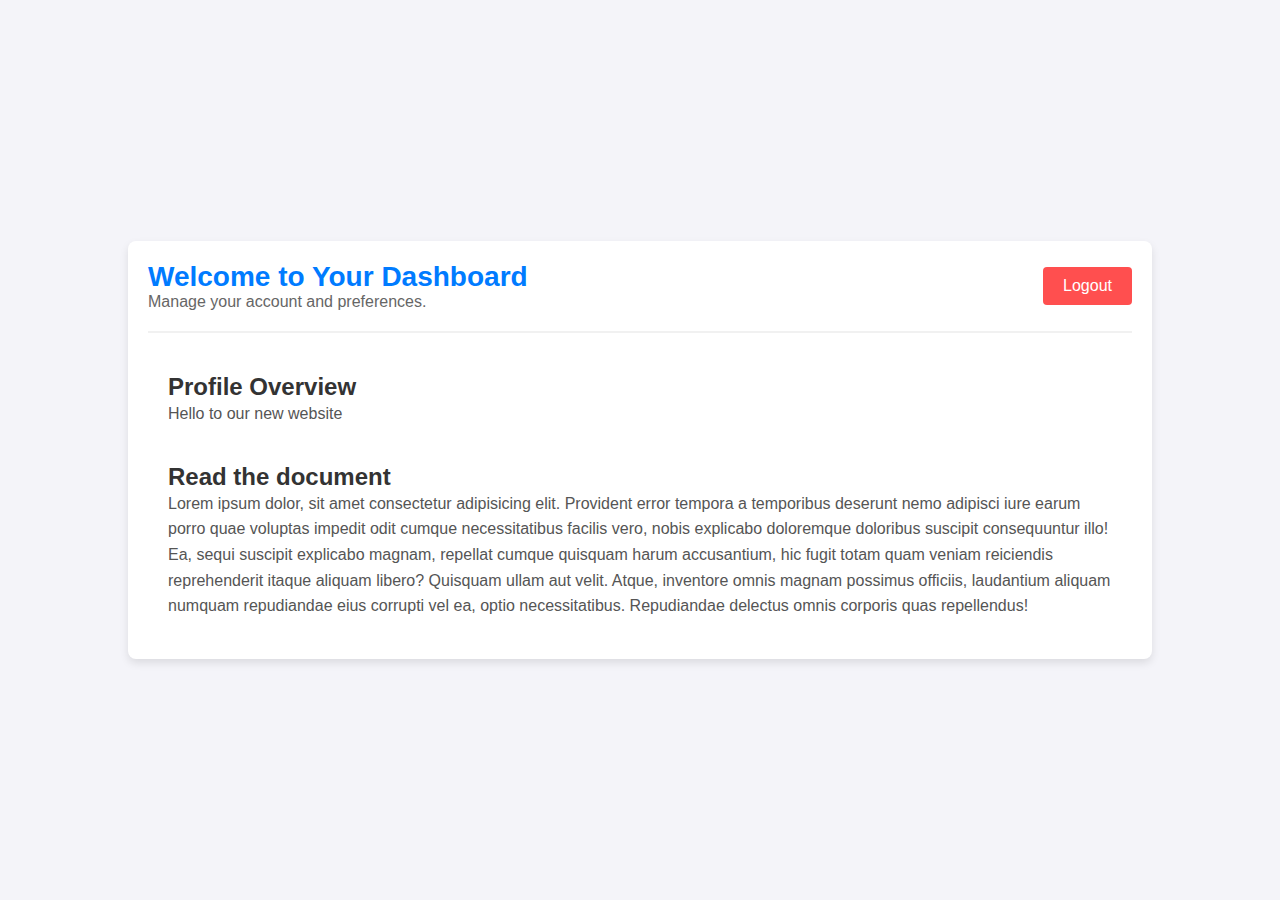
==== dashboard.html @ 3250cc85 "updated" ====
<!DOCTYPE html>
<html lang="en">

<head>
  <meta charset="UTF-8">
  <meta name="viewport" content="width=device-width, initial-scale=1.0">
  <title>Dashboard</title>
  <link rel="stylesheet" href="./dashboard/styles.css">
</head>

<body>
  <div class="container">
    <header class="header">
      <div class="title">
        <h1>Welcome to Your Dashboard</h1>
        <p>Manage your account and preferences.</p>
      </div>
      <div>
        <form onsubmit="onOut(event);">
          <input class="logout" type="submit" value="Logout">
        </form>
      </div>
    </header>
    <section class="main-content">
      <h2>Profile Overview</h2>
      <p>Hello to our new website</p>
      <br>
      <br>
      <h2>Read the document</h2>
      <p>Lorem ipsum dolor, sit amet consectetur adipisicing elit. Provident error tempora a temporibus deserunt nemo
        adipisci iure earum porro quae voluptas impedit odit cumque necessitatibus facilis vero, nobis explicabo
        doloremque doloribus suscipit consequuntur illo! Ea, sequi suscipit explicabo magnam, repellat cumque quisquam
        harum accusantium, hic fugit totam quam veniam reiciendis reprehenderit itaque aliquam libero? Quisquam ullam
        aut velit. Atque, inventore omnis magnam possimus officiis, laudantium aliquam numquam repudiandae eius corrupti
        vel ea, optio necessitatibus. Repudiandae delectus omnis corporis quas repellendus!</p>
    </section>
  </div>

  <script src="./dashboard/dashboard.js"></script>
</body>

</html>
---- dashboard/styles.css ----
/* Basic reset */
* {
  margin: 0;
  padding: 0;
  box-sizing: border-box;
}

/* Body styles */
body {
  font-family: Arial, sans-serif;
  background-color: #f4f4f9;
  color: #333;
  display: flex;
  justify-content: center;
  align-items: center;
  height: 100vh;
}

/* Container for the page content */
.container {
  width: 80%;
  max-width: 1200px;
  background-color: white;
  border-radius: 8px;
  box-shadow: 0 4px 8px rgba(0, 0, 0, 0.1);
  padding: 20px;
  display: flex;
  flex-direction: column;
}

/* Header styles */
.header {
  display: flex;
  justify-content: space-between;
  align-items: center;
  padding-bottom: 20px;
  border-bottom: 2px solid #f1f1f1;
  margin-bottom: 20px;
}

.title h1 {
  font-size: 28px;
  color: #007BFF;
}

.title p {
  font-size: 16px;
  color: #666;
}

/* Logout button */
.logout {
  padding: 10px 20px;
  background-color: #FF4F4F;
  color: white;
  border: none;
  border-radius: 4px;
  font-size: 16px;
  cursor: pointer;
  transition: background-color 0.3s ease;
}

.logout button:hover {
  background-color: #e03e3e;
}

/* Main content section */
.main-content {
  padding: 20px;
}

.main-content h2 {
  font-size: 24px;
  color: #333;
}

.main-content p {
  font-size: 16px;
  color: #555;
  line-height: 1.6;
}
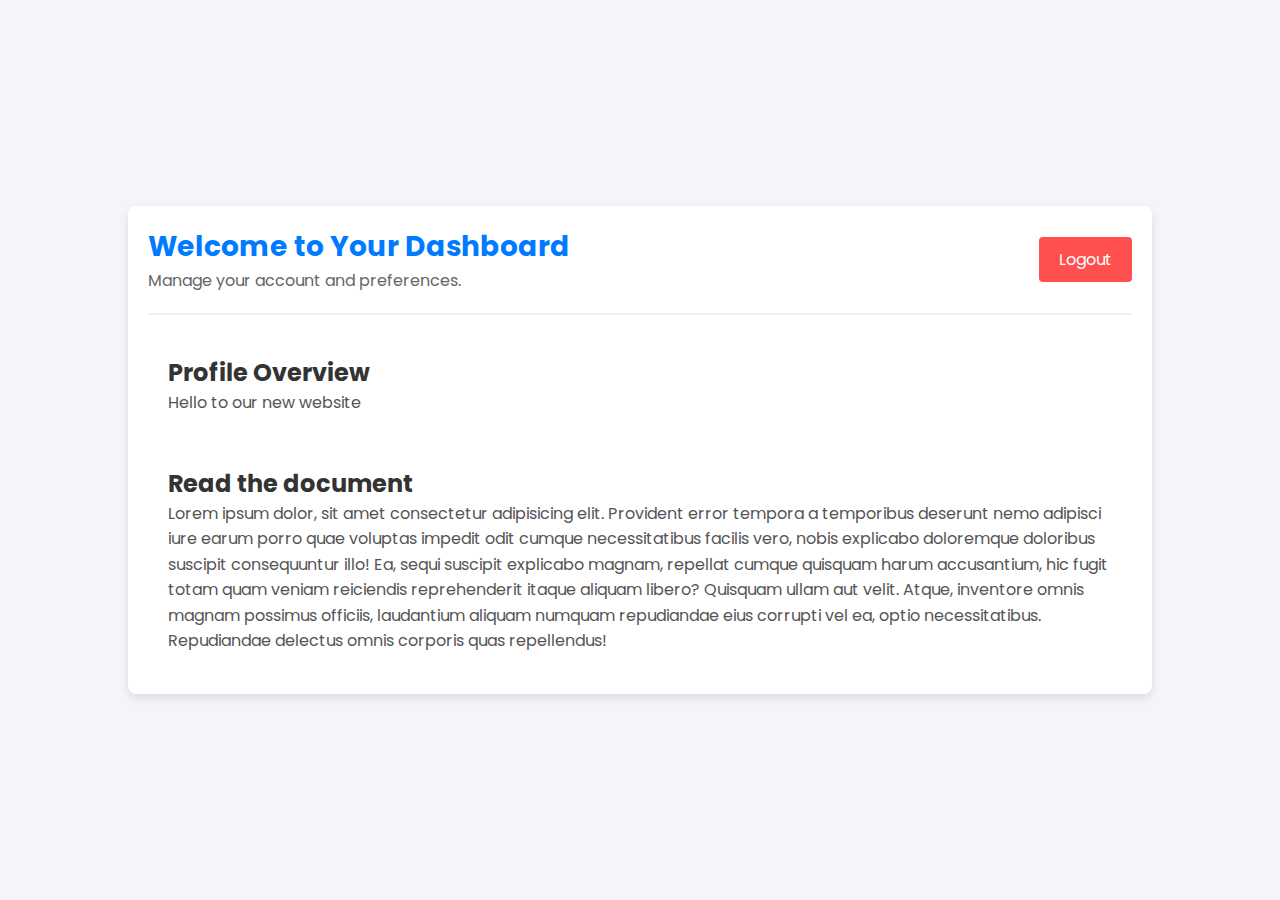
==== commit ab646687: "updated and check the detail" ====
--- a/dashboard.html
+++ b/dashboard.html
@@ -2,9 +2,13 @@
 <html lang="en">
 
 <head>
+  <link rel="preconnect" href="https://fonts.googleapis.com">
+  <link rel="preconnect" href="https://fonts.gstatic.com" crossorigin>
+  <link href="https://fonts.googleapis.com/css2?family=Poppins:ital,wght@0,400;0,500;0,600;0,700;1,600;1,700&display=swap" rel="stylesheet">
   <meta charset="UTF-8">
   <meta name="viewport" content="width=device-width, initial-scale=1.0">
   <title>Dashboard</title>
+  <link rel="shortcut icon" href="./images/dash-pic.avif" type="image/x-icon">
   <link rel="stylesheet" href="./dashboard/styles.css">
 </head>
 
@@ -36,7 +40,7 @@
     </section>
   </div>
 
-  <script src="./dashboard/dashboard.js"></script>
+  <script src="./dashboard.js"></script>
 </body>
 
 </html>--- a/dashboard/styles.css
+++ b/dashboard/styles.css
@@ -1,13 +1,11 @@
-/* Basic reset */
 * {
   margin: 0;
   padding: 0;
   box-sizing: border-box;
 }
 
-/* Body styles */
 body {
-  font-family: Arial, sans-serif;
+  font-family: poppins;
   background-color: #f4f4f9;
   color: #333;
   display: flex;
@@ -16,7 +14,6 @@
   height: 100vh;
 }
 
-/* Container for the page content */
 .container {
   width: 80%;
   max-width: 1200px;
@@ -28,7 +25,7 @@
   flex-direction: column;
 }
 
-/* Header styles */
+
 .header {
   display: flex;
   justify-content: space-between;
@@ -48,7 +45,7 @@
   color: #666;
 }
 
-/* Logout button */
+
 .logout {
   padding: 10px 20px;
   background-color: #FF4F4F;
@@ -56,6 +53,7 @@
   border: none;
   border-radius: 4px;
   font-size: 16px;
+  font-family: poppins;
   cursor: pointer;
   transition: background-color 0.3s ease;
 }
@@ -64,7 +62,7 @@
   background-color: #e03e3e;
 }
 
-/* Main content section */
+
 .main-content {
   padding: 20px;
 }
